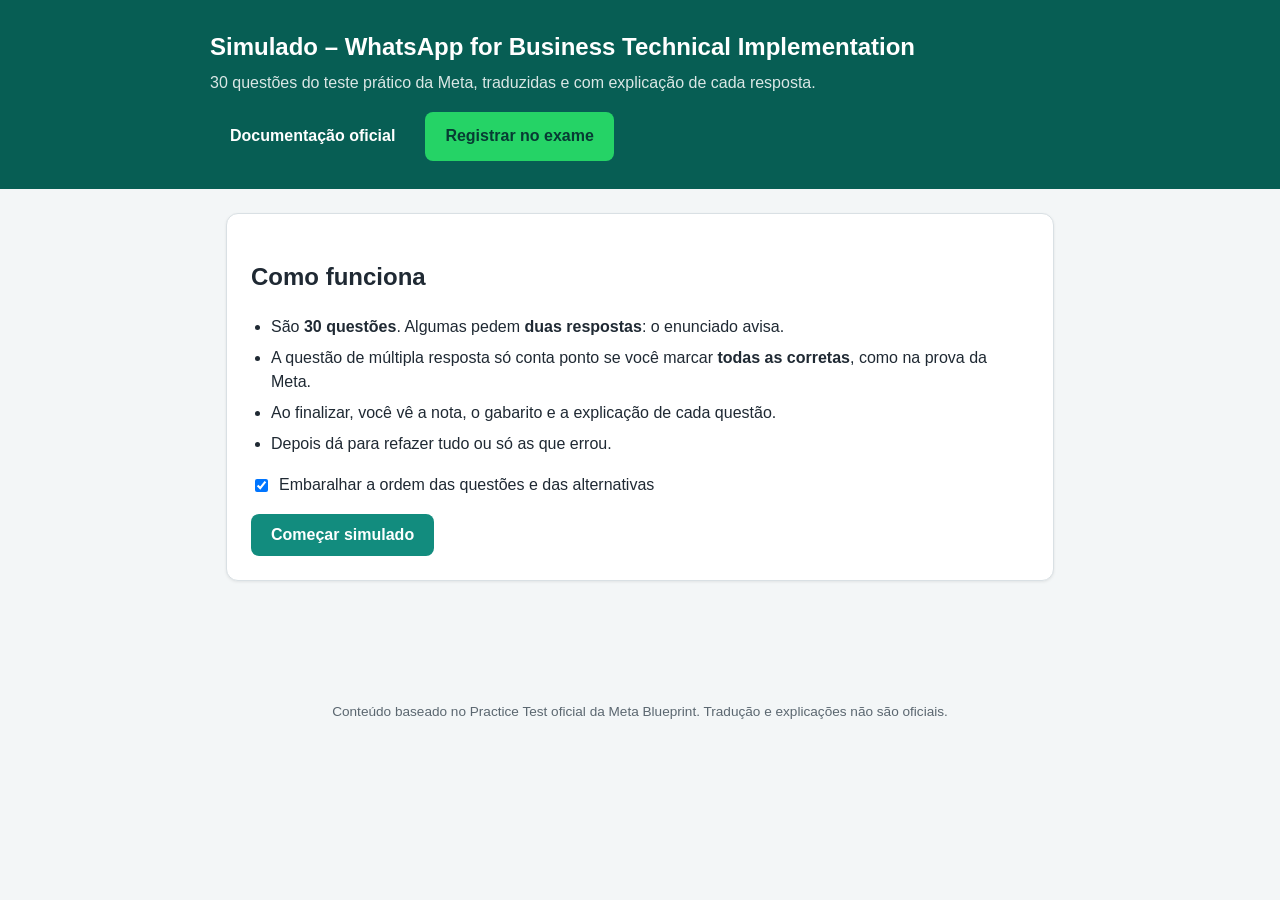
==== index.html @ 138b1811 "first commit" ====
<!DOCTYPE html>
<html lang="pt-BR">
<head>
  <meta charset="UTF-8">
  <meta name="viewport" content="width=device-width, initial-scale=1.0">
  <title>Simulado WhatsApp Business</title>
  <link rel="icon" type="image/webp" href="assets/icone.webp">
  <link rel="apple-touch-icon" href="assets/icone.webp">
  <link rel="stylesheet" href="style.css">
</head>
<body>
  <header class="topo">
    <div class="topo__conteudo">
      <h1>Simulado – WhatsApp for Business Technical Implementation</h1>
      <p class="topo__sub">30 questões do teste prático da Meta, traduzidas e com explicação de cada resposta.</p>
      <div class="topo__links">
        <a class="btn btn--topo" href="https://www.facebook.com/business/learn/business-education-program/whatsapp-for-business-technical-implementation#jumplink-module" target="_blank" rel="noopener noreferrer">Documentação oficial</a>
        <a class="btn btn--topo btn--topo-destaque" href="https://www.facebook.com/business/learn/business-education-program/whatsapp-for-business-technical-implementation#" target="_blank" rel="noopener noreferrer">Registrar no exame</a>
      </div>
    </div>
  </header>

  <main class="container">
    <!-- Tela inicial -->
    <section id="tela-inicio" class="cartao">
      <h2>Como funciona</h2>
      <ul class="lista">
        <li>São <strong>30 questões</strong>. Algumas pedem <strong>duas respostas</strong>: o enunciado avisa.</li>
        <li>A questão de múltipla resposta só conta ponto se você marcar <strong>todas as corretas</strong>, como na prova da Meta.</li>
        <li>Ao finalizar, você vê a nota, o gabarito e a explicação de cada questão.</li>
        <li>Depois dá para refazer tudo ou só as que errou.</li>
      </ul>
      <label class="opcao-config">
        <input type="checkbox" id="cfg-embaralhar" checked>
        Embaralhar a ordem das questões e das alternativas
      </label>
      <p id="melhor-nota" class="melhor-nota" hidden></p>
      <button id="btn-comecar" class="btn btn--primario">Começar simulado</button>
    </section>

    <!-- Quiz -->
    <section id="tela-quiz" hidden>
      <div class="barra-progresso" aria-hidden="true"><div id="progresso" class="barra-progresso__fill"></div></div>
      <p id="contador" class="contador"></p>
      <form id="form-quiz" novalidate></form>
      <div class="acoes acoes--fixo">
        <span id="resumo-respondidas" class="resumo-respondidas"></span>
        <button id="btn-finalizar" class="btn btn--primario" type="button">Finalizar</button>
      </div>
    </section>

    <!-- Resultado -->
    <section id="tela-resultado" hidden>
      <div class="cartao resultado">
        <div id="nota-circulo" class="nota-circulo"><span id="nota-percentual">0%</span></div>
        <div>
          <h2 id="nota-titulo">Resultado</h2>
          <p id="nota-texto" class="nota-texto"></p>
          <div class="acoes">
            <button id="btn-refazer" class="btn btn--primario" type="button">Refazer tudo</button>
            <button id="btn-refazer-erradas" class="btn btn--secundario" type="button">Refazer só as erradas</button>
          </div>
        </div>
      </div>
      <div class="filtros">
        <button class="filtro filtro--ativo" data-filtro="todas" type="button">Todas</button>
        <button class="filtro" data-filtro="erradas" type="button">Só as erradas</button>
        <button class="filtro" data-filtro="certas" type="button">Só as certas</button>
      </div>
      <div id="revisao"></div>
    </section>
  </main>

  <footer class="rodape">
    Conteúdo baseado no Practice Test oficial da Meta Blueprint. Tradução e explicações não são oficiais.
  </footer>

  <script src="script.js"></script>
</body>
</html>
---- style.css ----
:root {
  --verde: #128c7e;
  --verde-escuro: #075e54;
  --verde-claro: #e7f6f2;
  --vermelho: #c0392b;
  --vermelho-claro: #fdecea;
  --texto: #1f2933;
  --texto-suave: #5b6770;
  --borda: #d9e0e4;
  --fundo: #f3f6f7;
  --cartao: #ffffff;
  --sombra: 0 1px 3px rgba(0, 0, 0, 0.08);
}

* { box-sizing: border-box; }

body {
  margin: 0;
  font-family: "Segoe UI", Roboto, Helvetica, Arial, sans-serif;
  background: var(--fundo);
  color: var(--texto);
  line-height: 1.55;
}

.topo {
  background: var(--verde-escuro);
  color: #fff;
  padding: 28px 16px;
}
.topo__conteudo { max-width: 860px; margin: 0 auto; }
.topo h1 { margin: 0 0 6px; font-size: 1.5rem; }
.topo__sub { margin: 0; opacity: 0.85; }
.topo__links { display: flex; gap: 10px; flex-wrap: wrap; margin-top: 16px; }
.btn--topo {
  display: inline-block; text-decoration: none; font-size: 0.95rem;
  padding: 10px 16px; color: #fff; background: transparent;
  border: 2px solid rgba(255, 255, 255, 0.7);
}
.btn--topo:hover { background: rgba(255, 255, 255, 0.12); }
.btn--topo-destaque { background: #25d366; border-color: #25d366; color: #073b33; }
.btn--topo-destaque:hover { background: #1fbe5a; border-color: #1fbe5a; }

.container { max-width: 860px; margin: 24px auto; padding: 0 16px 96px; }

.cartao {
  background: var(--cartao);
  border: 1px solid var(--borda);
  border-radius: 12px;
  padding: 24px;
  box-shadow: var(--sombra);
}
.lista { padding-left: 20px; }
.lista li { margin-bottom: 6px; }
.opcao-config { display: flex; gap: 8px; align-items: center; margin: 16px 0; cursor: pointer; }
.melhor-nota { color: var(--verde-escuro); font-weight: 600; }

.btn {
  border: none;
  border-radius: 8px;
  padding: 12px 20px;
  font-size: 1rem;
  font-weight: 600;
  cursor: pointer;
  transition: background 0.15s, transform 0.05s;
}
.btn:active { transform: translateY(1px); }
.btn--primario { background: var(--verde); color: #fff; }
.btn--primario:hover { background: var(--verde-escuro); }
.btn--secundario { background: #fff; color: var(--verde-escuro); border: 2px solid var(--verde); }
.btn--secundario:hover { background: var(--verde-claro); }
.btn[disabled] { opacity: 0.5; cursor: not-allowed; }

.barra-progresso {
  position: sticky; top: 0; z-index: 5;
  height: 6px; background: var(--borda); border-radius: 3px; overflow: hidden;
}
.barra-progresso__fill { height: 100%; width: 0; background: var(--verde); transition: width 0.2s; }
.contador { color: var(--texto-suave); margin: 10px 0 16px; }

.questao {
  background: var(--cartao);
  border: 1px solid var(--borda);
  border-radius: 12px;
  padding: 20px;
  margin-bottom: 16px;
  box-shadow: var(--sombra);
  min-width: 0;            /* impede que blocos de código largos estiquem o card */
  scroll-margin-top: 24px; /* respiro ao rolar até a questão */
  transition: border-color 0.2s, box-shadow 0.2s;
}
fieldset.questao { margin-left: 0; margin-right: 0; }
fieldset.questao > legend { float: left; width: 100%; padding: 0; }
fieldset.questao > legend + * { clear: both; }
.questao--pendente {
  border: 2px solid var(--vermelho);
  box-shadow: 0 0 0 4px var(--vermelho-claro);
}
.questao--pendente .questao__num::after {
  content: " · falta responder";
  color: var(--vermelho);
  text-transform: none;
}
.questao__num { font-size: 0.85rem; color: var(--texto-suave); font-weight: 600; text-transform: uppercase; letter-spacing: 0.03em; }
.questao__enunciado { margin: 6px 0 4px; font-size: 1.05rem; white-space: pre-line; }
.questao__dica { font-size: 0.9rem; color: var(--verde-escuro); font-weight: 600; margin: 8px 0 12px; }
.questao pre {
  background: #0f1e24; color: #d6f5ec; padding: 12px; border-radius: 8px;
  overflow-x: auto; font-size: 0.85rem; white-space: pre;
}

.alternativa {
  display: flex; gap: 10px; align-items: flex-start;
  border: 1px solid var(--borda); border-radius: 8px;
  padding: 10px 12px; margin-bottom: 8px; cursor: pointer;
  transition: border-color 0.15s, background 0.15s;
}
.alternativa:hover { border-color: var(--verde); }
.alternativa input { margin-top: 4px; accent-color: var(--verde); flex-shrink: 0; }
.alternativa--marcada { border-color: var(--verde); background: var(--verde-claro); }
.alternativa code, .revisao-alt code { font-size: 0.8rem; word-break: break-all; }

.acoes { display: flex; gap: 12px; flex-wrap: wrap; align-items: center; margin-top: 16px; }
.acoes--fixo {
  position: fixed; left: 0; right: 0; bottom: 0; margin: 0;
  background: #fff; border-top: 1px solid var(--borda);
  padding: 12px 16px; justify-content: center; z-index: 10;
}
.resumo-respondidas { color: var(--texto-suave); }

.resultado { display: flex; gap: 24px; align-items: center; flex-wrap: wrap; }
.nota-circulo {
  width: 120px; height: 120px; border-radius: 50%;
  display: grid; place-items: center; flex-shrink: 0;
  font-size: 1.8rem; font-weight: 700; color: var(--verde-escuro);
  background: conic-gradient(var(--verde) 0deg, var(--borda) 0deg);
  position: relative;
}
.nota-circulo::before { content: ""; position: absolute; inset: 12px; background: #fff; border-radius: 50%; }
.nota-circulo span { position: relative; }
.nota-circulo--reprovado { color: var(--vermelho); }
.nota-texto { margin: 4px 0 0; color: var(--texto-suave); }

.filtros { display: flex; gap: 8px; margin: 24px 0 16px; flex-wrap: wrap; }
.filtro {
  border: 1px solid var(--borda); background: #fff; border-radius: 999px;
  padding: 6px 14px; cursor: pointer; font-size: 0.9rem;
}
.filtro--ativo { background: var(--verde); color: #fff; border-color: var(--verde); }

.questao--certa { border-left: 6px solid var(--verde); }
.questao--errada { border-left: 6px solid var(--vermelho); }
.selo { display: inline-block; font-size: 0.8rem; font-weight: 700; padding: 2px 10px; border-radius: 999px; margin-left: 8px; }
.selo--certa { background: var(--verde-claro); color: var(--verde-escuro); }
.selo--errada { background: var(--vermelho-claro); color: var(--vermelho); }

.revisao-alt { border-radius: 8px; padding: 8px 12px; margin-bottom: 6px; border: 1px solid var(--borda); }
.revisao-alt--correta { background: var(--verde-claro); border-color: var(--verde); }
.revisao-alt--errada { background: var(--vermelho-claro); border-color: var(--vermelho); }
.revisao-alt__tag { font-size: 0.78rem; font-weight: 700; margin-left: 6px; }
.explicacao {
  margin-top: 12px; padding: 12px 14px; border-radius: 8px;
  background: #f7f9fa; border: 1px dashed var(--borda);
}
.explicacao strong { color: var(--verde-escuro); }

.rodape { text-align: center; color: var(--texto-suave); font-size: 0.85rem; padding: 0 16px 90px; }

@media (max-width: 600px) {
  .topo h1 { font-size: 1.2rem; }
  .cartao, .questao { padding: 16px; }
  .resultado { flex-direction: column; text-align: center; }
  .resultado .acoes { justify-content: center; }
}
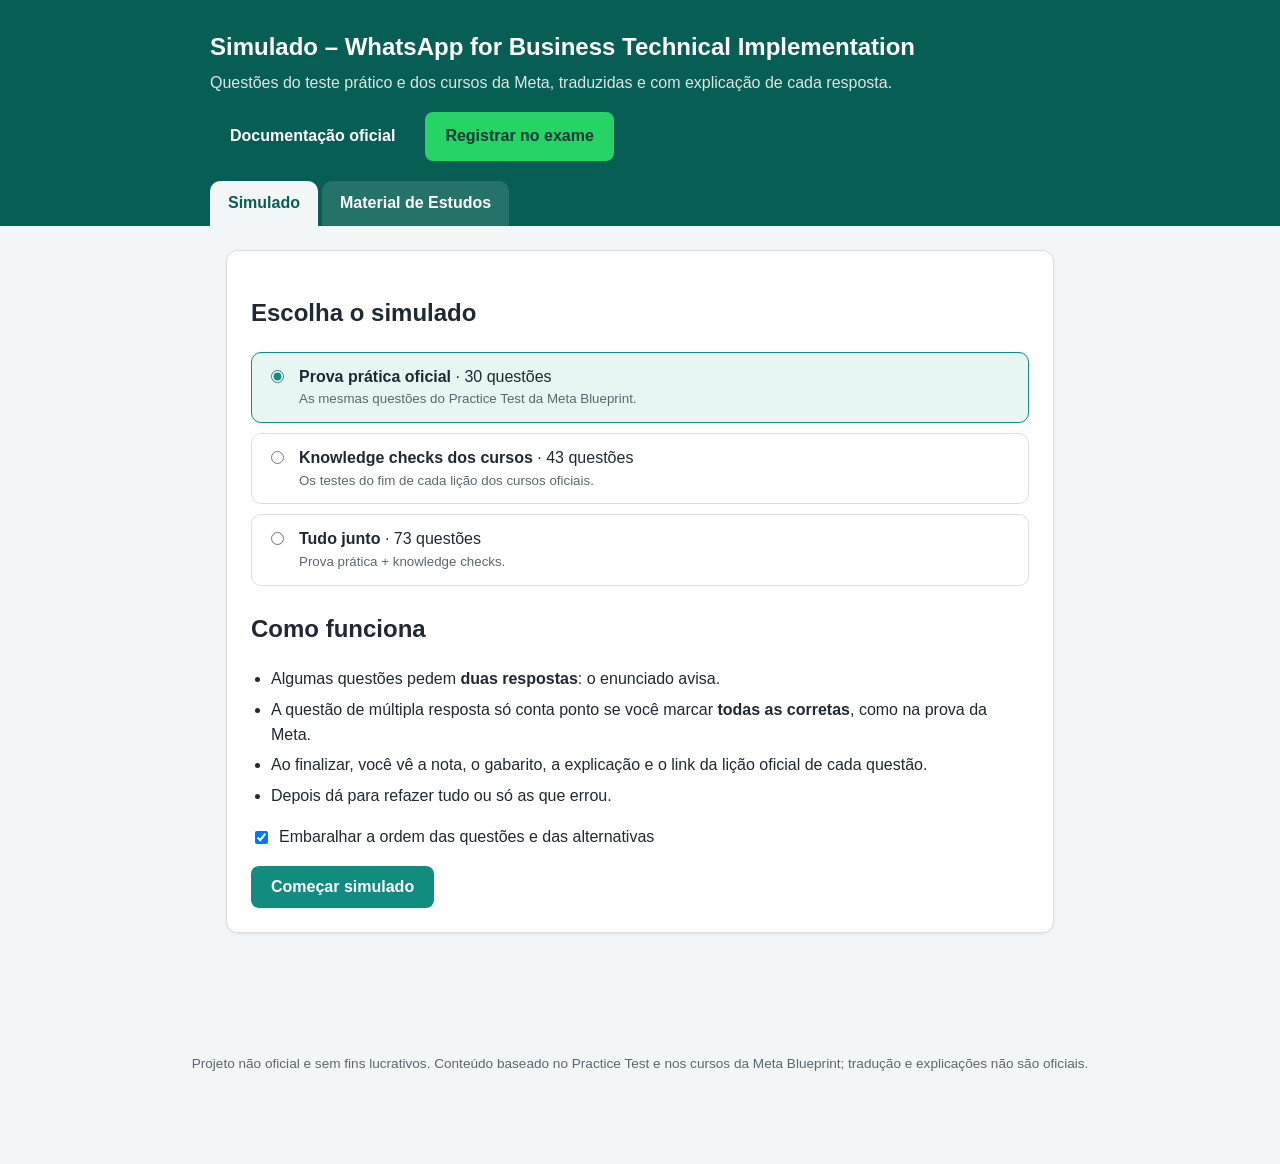
==== commit 5a77c24d: "simlado v2" ====
--- a/index.html
+++ b/index.html
@@ -12,22 +12,53 @@
   <header class="topo">
     <div class="topo__conteudo">
       <h1>Simulado – WhatsApp for Business Technical Implementation</h1>
-      <p class="topo__sub">30 questões do teste prático da Meta, traduzidas e com explicação de cada resposta.</p>
+      <p class="topo__sub">Questões do teste prático e dos cursos da Meta, traduzidas e com explicação de cada resposta.</p>
       <div class="topo__links">
         <a class="btn btn--topo" href="https://www.facebook.com/business/learn/business-education-program/whatsapp-for-business-technical-implementation#jumplink-module" target="_blank" rel="noopener noreferrer">Documentação oficial</a>
         <a class="btn btn--topo btn--topo-destaque" href="https://www.facebook.com/business/learn/business-education-program/whatsapp-for-business-technical-implementation#" target="_blank" rel="noopener noreferrer">Registrar no exame</a>
       </div>
     </div>
+    <nav class="abas" aria-label="Seções do site">
+      <div class="abas__conteudo">
+        <a class="aba aba--ativa" href="index.html" aria-current="page">Simulado</a>
+        <a class="aba" href="material.html">Material de Estudos</a>
+      </div>
+    </nav>
   </header>
 
   <main class="container">
     <!-- Tela inicial -->
     <section id="tela-inicio" class="cartao">
+      <h2>Escolha o simulado</h2>
+      <div class="modos">
+        <label class="modo">
+          <input type="radio" name="modo" value="prova" checked>
+          <span>
+            <strong>Prova prática oficial</strong> · <span data-qtd="prova"></span> questões
+            <small>As mesmas questões do Practice Test da Meta Blueprint.</small>
+          </span>
+        </label>
+        <label class="modo">
+          <input type="radio" name="modo" value="kc">
+          <span>
+            <strong>Knowledge checks dos cursos</strong> · <span data-qtd="kc"></span> questões
+            <small>Os testes do fim de cada lição dos cursos oficiais.</small>
+          </span>
+        </label>
+        <label class="modo">
+          <input type="radio" name="modo" value="tudo">
+          <span>
+            <strong>Tudo junto</strong> · <span data-qtd="tudo"></span> questões
+            <small>Prova prática + knowledge checks.</small>
+          </span>
+        </label>
+      </div>
+
       <h2>Como funciona</h2>
       <ul class="lista">
-        <li>São <strong>30 questões</strong>. Algumas pedem <strong>duas respostas</strong>: o enunciado avisa.</li>
+        <li>Algumas questões pedem <strong>duas respostas</strong>: o enunciado avisa.</li>
         <li>A questão de múltipla resposta só conta ponto se você marcar <strong>todas as corretas</strong>, como na prova da Meta.</li>
-        <li>Ao finalizar, você vê a nota, o gabarito e a explicação de cada questão.</li>
+        <li>Ao finalizar, você vê a nota, o gabarito, a explicação e o link da lição oficial de cada questão.</li>
         <li>Depois dá para refazer tudo ou só as que errou.</li>
       </ul>
       <label class="opcao-config">
@@ -59,6 +90,7 @@
           <div class="acoes">
             <button id="btn-refazer" class="btn btn--primario" type="button">Refazer tudo</button>
             <button id="btn-refazer-erradas" class="btn btn--secundario" type="button">Refazer só as erradas</button>
+            <button id="btn-voltar-inicio" class="btn btn--secundario" type="button">Trocar de simulado</button>
           </div>
         </div>
       </div>
@@ -72,9 +104,11 @@
   </main>
 
   <footer class="rodape">
-    Conteúdo baseado no Practice Test oficial da Meta Blueprint. Tradução e explicações não são oficiais.
+    Projeto não oficial e sem fins lucrativos. Conteúdo baseado no Practice Test e nos cursos da Meta Blueprint; tradução e explicações não são oficiais.
   </footer>
 
+  <script src="dados/prova-pratica.js"></script>
+  <script src="dados/knowledge-checks.js"></script>
   <script src="script.js"></script>
 </body>
 </html>
--- a/style.css
+++ b/style.css
@@ -171,3 +171,80 @@
   .resultado { flex-direction: column; text-align: center; }
   .resultado .acoes { justify-content: center; }
 }
+
+/* =================== Abas de navegação =================== */
+.topo { padding-bottom: 0; }
+.abas { margin-top: 20px; }
+.abas__conteudo { max-width: 860px; margin: 0 auto; display: flex; gap: 4px; }
+.aba {
+  color: #fff; text-decoration: none; font-weight: 600;
+  padding: 10px 18px; border-radius: 10px 10px 0 0;
+  background: rgba(255, 255, 255, 0.12);
+}
+.aba:hover { background: rgba(255, 255, 255, 0.22); }
+.aba--ativa, .aba--ativa:hover { background: var(--fundo); color: var(--verde-escuro); }
+
+/* =================== Escolha do modo =================== */
+.modos { display: grid; gap: 10px; margin: 8px 0 24px; }
+.modo {
+  display: flex; gap: 12px; align-items: flex-start; cursor: pointer;
+  border: 1px solid var(--borda); border-radius: 10px; padding: 12px 14px;
+}
+.modo:hover { border-color: var(--verde); }
+.modo input { margin-top: 5px; accent-color: var(--verde); }
+.modo:has(input:checked) { border-color: var(--verde); background: var(--verde-claro); }
+.modo small { display: block; color: var(--texto-suave); }
+
+/* =================== Origem e fontes =================== */
+.origem {
+  display: inline-block; font-size: 0.75rem; font-weight: 600;
+  padding: 2px 10px; border-radius: 999px; margin: 6px 0 2px;
+  background: #eef2f4; color: var(--texto-suave);
+}
+.origem--kc { background: #fff4e0; color: #8a5a00; }
+.fontes { margin-top: 10px; }
+.fontes ul { margin: 4px 0 0; padding-left: 20px; }
+.fontes a { color: var(--verde-escuro); font-weight: 600; }
+
+/* =================== Material de Estudos =================== */
+.material { max-width: 1180px; display: grid; grid-template-columns: 280px 1fr; gap: 24px; align-items: start; }
+.material__menu {
+  position: sticky; top: 16px; max-height: calc(100vh - 32px); overflow-y: auto;
+  background: var(--cartao); border: 1px solid var(--borda); border-radius: 12px; padding: 16px;
+}
+.material__busca {
+  width: 100%; padding: 9px 12px; border: 1px solid var(--borda); border-radius: 8px;
+  font-size: 0.95rem; margin-bottom: 12px;
+}
+.material__busca:focus { outline: 2px solid var(--verde); border-color: var(--verde); }
+.menu-curso { margin-bottom: 12px; }
+.menu-curso__titulo { font-size: 0.85rem; font-weight: 700; color: var(--verde-escuro); margin: 0 0 4px; }
+.menu-curso ul { list-style: none; margin: 0; padding: 0; }
+.menu-curso a {
+  display: block; padding: 5px 8px; border-radius: 6px; font-size: 0.9rem;
+  color: var(--texto); text-decoration: none;
+}
+.menu-curso a:hover { background: var(--verde-claro); }
+.menu-curso a.ativo { background: var(--verde); color: #fff; }
+.material__conteudo { min-width: 0; }
+.curso-bloco { margin-bottom: 32px; }
+.curso-bloco > h2 { color: var(--verde-escuro); margin: 0 0 12px; }
+.licao { margin-bottom: 16px; scroll-margin-top: 16px; }
+.licao h3 { margin: 0 0 4px; font-size: 1.2rem; }
+.licao__link { font-size: 0.9rem; color: var(--verde-escuro); font-weight: 600; }
+.licao__texto { margin-top: 12px; }
+.licao__texto h4 { margin: 20px 0 6px; color: var(--verde-escuro); }
+.licao__texto table { width: 100%; border-collapse: collapse; margin: 12px 0; font-size: 0.92rem; display: block; overflow-x: auto; }
+.licao__texto th, .licao__texto td { border: 1px solid var(--borda); padding: 6px 10px; text-align: left; vertical-align: top; }
+.licao__texto th { background: var(--verde-claro); }
+.licao__texto code { background: #eef2f4; padding: 1px 5px; border-radius: 4px; font-size: 0.88em; word-break: break-word; }
+.licao__texto pre { background: #0f1e24; color: #d6f5ec; padding: 12px; border-radius: 8px; overflow-x: auto; font-size: 0.85rem; }
+.licao__texto pre code { background: none; padding: 0; color: inherit; }
+.licao__quiz { margin-top: 14px; font-size: 0.9rem; color: var(--texto-suave); }
+.licao--oculta { display: none; }
+.material__vazio { color: var(--texto-suave); }
+
+@media (max-width: 860px) {
+  .material { grid-template-columns: 1fr; }
+  .material__menu { position: static; max-height: none; }
+}
